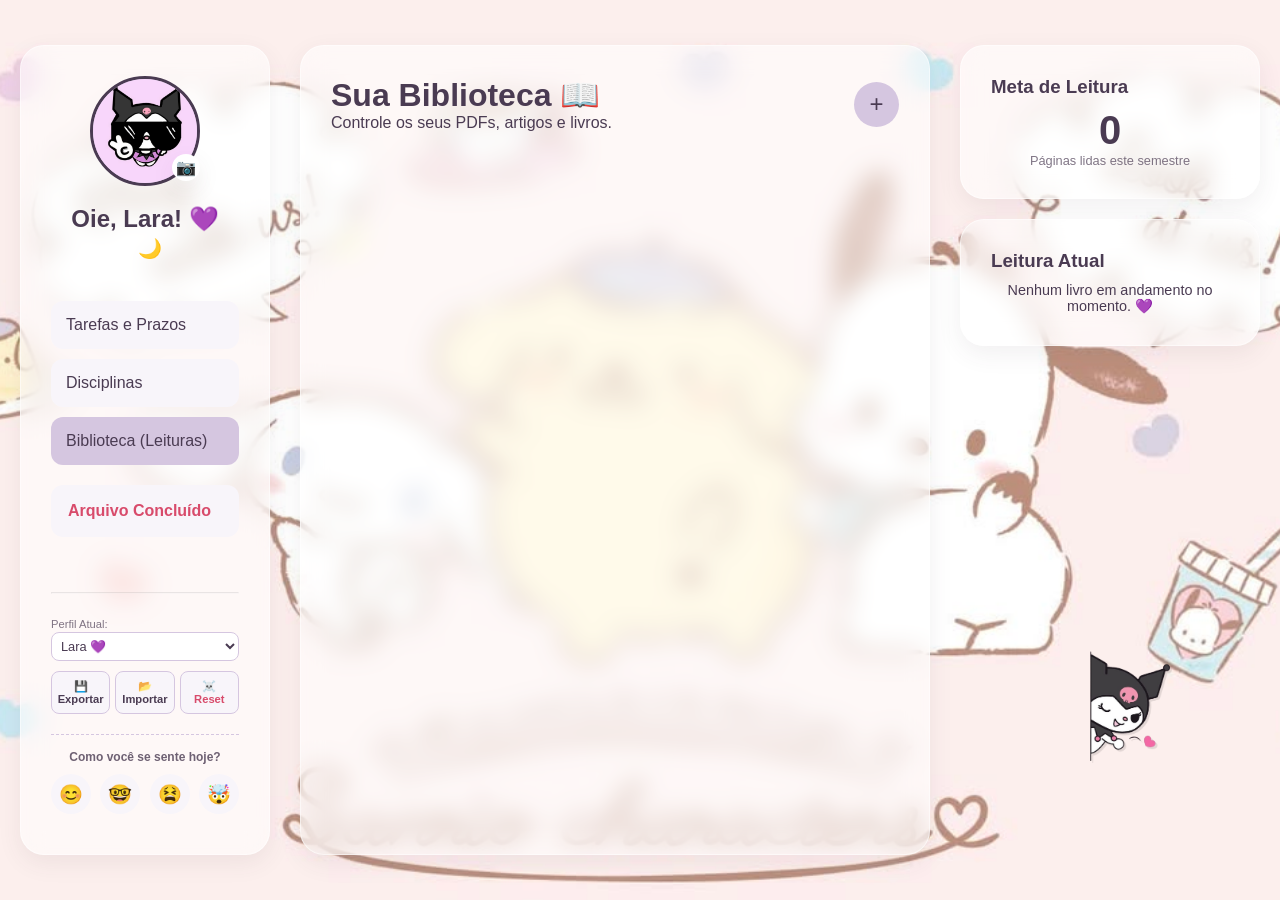
==== biblioteca.html @ f07cf5b8 "feat: organização e melhora na interação com tarefas DYR: Separação do código .js repetido em 'core." ====
<!DOCTYPE html>
<html lang="pt-BR">
<head>
    <meta charset="UTF-8">
    <meta name="viewport" content="width=device-width, initial-scale=1.0">
    <title>Biblioteca - Kuromi Edition</title>
    <link rel="stylesheet" href="style.css">
</head>
<body>

    <div class="dashboard-container">
        
        <aside class="sidebar">
            <div class="perfil-usuario">
                <div class="avatar-container" title="Mudar foto de perfil">
                    <img id="avatar-img" src="imgs/kuromi_bleh.png" class="avatar-placeholder" alt="Foto de Perfil">
                    <input type="file" id="input-avatar" accept="image/*" style="display: none;">
                </div>
                <h2>Oie, Lara! 💜  <button id="toggle-dark" class="btn-tema">🌙</button></h2>
            </div>
            
            <nav class="menu-navegacao">
                <ul>
                    <li onclick="window.location.href='index.html'">Tarefas e Prazos</li>
                    <li onclick="window.location.href='disciplinas.html'">Disciplinas</li>
                    <li onclick="window.location.href='biblioteca.html'" style="background-color: var(--roxo-kuromi-suave);">Biblioteca (Leituras)</li>
                    <li id="menu-arquivo">Arquivo Concluído</li>
                </ul>
            </nav>

            <div class="configuracoes-sidebar">
                <hr style="opacity: 0.2; margin: 20px 0;">
                <div class="perfil-seletor">
                    <label style="font-size: 0.7rem; opacity: 0.7;">Perfil Atual:</label>
                    <select id="select-perfil-global">
                        <option value="Lara">Lara 💜</option>
                        <option value="Convidado">Convidado ✨</option>
                    </select>
                </div>
                
                <div class="botoes-backup">
                    <button id="btn-exportar" class="btn-config" title="Salvar arquivo de backup">💾 Exportar</button>
                    <button id="btn-importar-trigger" class="btn-config" title="Carregar arquivo de backup">📂 Importar</button>
                    <button id="btn-reset-master" class="btn-config" style="color: #d84b6b;" title="Apagar tudo do site">☠️ Reset</button>
                    <input type="file" id="input-importar" style="display: none;" accept=".json">
                </div>

                <div class="rastreador-humor" style="margin-top: 20px; border-top: 1px dashed var(--roxo-kuromi-suave); padding-top: 15px;">
                    <h4 style="font-size: 0.75rem; opacity: 0.8; margin-bottom: 10px; text-align: center;">Como você se sente hoje?</h4>
                    <div class="opcoes-humor">
                        <button class="btn-humor" data-humor="feliz" title="Feliz">😊</button>
                        <button class="btn-humor" data-humor="foco" title="Focada">🤓</button>
                        <button class="btn-humor" data-humor="cansada" title="Cansada">😫</button>
                        <button class="btn-humor" data-humor="estressada" title="Estressada">🤯</button>
                    </div>
                </div>
            </div>
        </aside>

        <main class="conteudo-principal caixa-com-adesivo">
            
            <img src="imgs/Kuromi-rightPeek.png" class="adesivo" style="top: 600px; left: 789px; width: 80px;">

            <header class="cabecalho-principal">
                <div class="titulo-com-botao">
                    <div>
                        <h1>Sua Biblioteca 📖</h1>
                        <p>Controle os seus PDFs, artigos e livros.</p>
                    </div>
                    <button id="btn-nova-leitura" class="botao-icon" title="Adicionar Leitura">+</button>
                </div>
            </header>

            <section class="grid-leituras" id="container-leituras">
                </section>
        </main>

        <aside class="painel-widgets">
            <div class="widget caixa-com-adesivo">
                <h3>Meta de Leitura</h3>
                <div id="display-paginas-lidas" style="font-size: 2.5rem; font-weight: bold; text-align: center; color: var(--roxo-kuromi-escuro); margin-top: 10px;">0</div>
                <p style="text-align: center; font-size: 0.8rem; opacity: 0.7;">Páginas lidas este semestre</p>
            </div>
            <div class="widget">
                <h3>Leitura Atual</h3>
                <div id="display-leitura-atual" style="margin-top: 10px; font-size: 0.9rem; text-align: center;">
                    <p>Nenhum livro em andamento no momento. 💜</p>
                </div>
            </div>
        </aside>

    </div>

    <div id="modal-nova-leitura" class="modal-overlay oculto">
        <div class="modal-conteudo caixa-com-adesivo">
            <img src="imgs/Kuromi-top2.png" class="adesivo" style="top: -44px; right: 20px; width: 70px;">
            
            <h2>Nova Leitura 📚</h2>
            <form id="form-leitura">
                <div class="grupo-input">
                    <label for="select-materia-leitura">Disciplina</label>
                    <select id="select-materia-leitura" required>
                        <option value="" disabled selected>Escolha a disciplina...</option>
                        </select>
                </div>
                <div class="grupo-input">
                    <label for="input-titulo-leitura">Título do Texto / Livro</label>
                    <input type="text" id="input-titulo-leitura" placeholder="A Vida Invisível de Addie LaRue" required>
                </div>
                <div class="grupo-input">
                    <label for="input-autor">Autor (Opcional)</label>
                    <input type="text" id="input-autor" placeholder="V. E. Schwab">
                </div>
                
                <div class="grupo-input">
                    <label>Páginas (Lidas / Total)</label>
                    <div style="display: flex; gap: 10px; align-items: center; width: 100%;">
                        <input type="number" id="input-paginas-lidas" value="0" min="0" required style="flex: 1; min-width: 0; text-align: center;" title="Páginas Lidas">
                        
                        <span style="font-size: 1.5rem; font-weight: bold; color: var(--roxo-kuromi-suave);">/</span>
                        
                        <input type="number" id="input-paginas-total" min="1" placeholder="Total" required style="flex: 1; min-width: 0; text-align: center;" title="Total de Páginas">
                    </div>
                </div>

                <div class="botoes-modal">
                    <button type="button" id="btn-cancelar-leitura" class="botao-secundario">Cancelar</button>
                    <button type="submit" class="botao-primario">Salvar 💜</button>
                </div>
            </form>
        </div>
    </div>
    <script src="core.js"></script>
    <script src="biblioteca.js"></script>
</body>
</html>
---- style.css ----
/* Definindo a paleta de cores "Kuromi Cozy" */
:root {
    --fundo-principal: #F8F5FA; 
    --roxo-kuromi-suave: #D5C6E0; 
    --roxo-kuromi-escuro: #4A3B52; 
    --rosa-melody: #FAD4D8; 
    --branco-puro: #FFFFFF;
    --sombra-suave: 0 8px 24px rgba(74, 59, 82, 0.08); 
    --borda-arredondada: 24px;
}

/* Reset básico para manter a consistência */
* {
    margin: 0;
    padding: 0;
    box-sizing: border-box;
    font-family: 'Segoe UI', Tahoma, Geneva, Verdana, sans-serif; 
    color: var(--roxo-kuromi-escuro);
}

/* 1. Fundo geral com a imagem */
body {
    background-image: url('imgs/fundo.jpg');
    background-size: cover; 
    background-position: center;
    background-attachment: fixed; 
    display: flex;
    justify-content: center;
    align-items: center;
    min-height: 100vh;
    padding: 20px;
    cursor: url('imgs/cursor_kuromi.png'), auto;
}

/* Cursores Personalizados */
a, button, .menu-navegacao li {
    cursor: url('imgs/kuromi-pointer.png') 0 0, pointer;
}


/* 2. Efeito Glassmorphism (Vidro Fosco) nas caixas principais */
.sidebar, .conteudo-principal, .widget {
    background-color: rgba(255, 255, 255, 0.55); 
    backdrop-filter: blur(12px); 
    -webkit-backdrop-filter: blur(12px);
    border: 1px solid rgba(255, 255, 255, 0.5); 
    border-radius: var(--borda-arredondada);
    box-shadow: var(--sombra-suave);
    padding: 30px;
    transition: transform 0.3s cubic-bezier(0.25, 0.8, 0.25, 1), 
                box-shadow 0.3s ease, 
                background-color 0.3s ease;
}

/* 3. A Animação de Hover (Sutil e Satisfatória) */
.sidebar:hover, .conteudo-principal:hover, .widget:hover {
    transform: translateY(-4px) scale(1.01); 
    box-shadow: 0 12px 28px rgba(74, 59, 82, 0.15); 
    background-color: rgba(255, 255, 255, 0.75); 
}

/* O Layout em Grid principal do Dashboard */
.dashboard-container {
    display: grid;
    grid-template-columns: 250px 1fr 300px; 
    gap: 30px;
    width: 100%;
    max-width: 1400px;
    height: 90vh; 
}

/* Estilizando o Menu Lateral */
.perfil-usuario {
    text-align: center;
    margin-bottom: 40px;
}

/* --- ESTILOS DO AVATAR DE PERFIL --- */
.avatar-container {
    position: relative;
    display: inline-block;
    cursor: url('imgs/kuromi-pointer.png') 0 0, pointer;
    margin-bottom: 15px;
    transition: transform 0.2s ease;
}

.avatar-container:hover {
    transform: scale(1.05);
}

/* O pequeno ícone de câmara fotográfica para indicar que é clicável */
.avatar-container::after {
    content: '📷';
    position: absolute;
    bottom: 5px;
    right: 0px;
    background: var(--branco-puro);
    border-radius: 50%;
    padding: 4px;
    font-size: 1rem;
    box-shadow: var(--sombra-suave);
    pointer-events: none;
}

/* A Imagem de Perfil */
.avatar-placeholder {
    width: 110px;
    height: 110px;
    background-color: var(--roxo-kuromi-suave);
    border-radius: 50%;
    object-fit: cover; /* Garante que fotos retangulares não fiquem esticadas */
    border: 3px solid var(--roxo-kuromi-escuro);
    display: block; /* Remove espaços em branco nativos de imagens */
}

.menu-navegacao ul {
    list-style: none;
}

.menu-navegacao li {
    padding: 15px;
    margin-bottom: 10px;
    background-color: var(--fundo-principal);
    border-radius: 12px;
    /* A propriedade cursor: pointer; foi removida daqui para não conflitar */
    transition: all 0.3s ease; 
}

.menu-navegacao li:hover {
    background-color: var(--roxo-kuromi-suave);
    transform: translateX(5px); 
}

/* Estilizando a Área Principal */
.cabecalho-principal {
    margin-bottom: 30px;
}

.grid-tarefas {
    display: grid;
    grid-template-columns: repeat(auto-fit, minmax(200px, 1fr));
    gap: 20px;
}

.card-tarefa {
    background-color: var(--roxo-kuromi-suave);
    padding: 20px;
    border-radius: 16px;
    font-weight: bold;
    cursor: url('imgs/grab.png') 16 16, grab; 
}

/* Cor para tarefas Pessoais / Outros */
.card-tarefa.pessoal {
    background-color: var(--rosa-melody);
    border-color: rgba(74, 59, 82, 0.1); /* Uma borda subtil para dar acabamento */
}

/* Ajuste do Badge (etiqueta) para tarefas pessoais */
.card-tarefa.pessoal .disciplina-badge {
    background-color: rgba(255, 255, 255, 0.5);
    color: var(--roxo-kuromi-escuro);
}

.card-tarefa:active {
    cursor: url('imgs/grabbing.png') 16 16, grabbing;
}

/* Estilizando os Widgets */
.painel-widgets {
    display: flex;
    flex-direction: column;
    gap: 20px;
    background-color: transparent; 
    box-shadow: none;
    padding: 0;
}

.widget.pomodoro .timer {
    font-size: 2.5rem;
    font-weight: bold;
    text-align: center;
    color: var(--roxo-kuromi-escuro);
    margin-top: 10px;
}

/* Estilo do Cabeçalho com o botão de + */
.titulo-com-botao {
    display: flex;
    justify-content: space-between;
    align-items: center;
}

.botao-icon {
    background-color: var(--roxo-kuromi-suave);
    border: none;
    width: 45px;
    height: 45px;
    border-radius: 50%;
    font-size: 1.5rem;
    color: var(--roxo-kuromi-escuro);
    cursor: url('imgs/kuromi-pointer.png') 0 0, pointer;
    transition: transform 0.2s ease, background-color 0.2s ease;
    display: flex;
    justify-content: center;
    align-items: center;
}

.botao-icon:hover {
    transform: scale(1.1);
    background-color: var(--rosa-melody);
}

/* O fundo escuro que cobre a tela (Overlay) */
.modal-overlay {
    position: fixed;
    top: 0;
    left: 0;
    width: 100vw;
    height: 100vh;
    background-color: rgba(74, 59, 82, 0.4); /* Fundo roxo escuro transparente */
    backdrop-filter: blur(4px);
    display: flex;
    justify-content: center;
    align-items: center;
    z-index: 1000; /* Garante que fique acima de tudo */
    transition: opacity 0.3s ease;
}

/* Classe para esconder o modal */
.modal-overlay.oculto {
    opacity: 0;
    pointer-events: none; /* Impede cliques quando invisível */
}

/* A janela flutuante em si */
.modal-conteudo {
    background-color: rgba(255, 255, 255, 0.85);
    backdrop-filter: blur(12px);
    border: 3px solid var(--roxo-kuromi-escuro);
    padding: 30px;
    border-radius: var(--borda-arredondada);
    box-shadow: var(--sombra-suave);
    width: 90%;
    max-width: 400px;
    transform: translateY(0);
    transition: transform 0.3s ease;
    position: relative; /* Necessário para os adesivos */
    overflow: visible;
}

/* Classe Mestra para Colagens/Adesivos em qualquer lugar do site */
.adesivo {
    position: absolute;
    pointer-events: none; /* Crucial: garante que o adesivo não bloqueie cliques do mouse nos botões abaixo dele */
    filter: drop-shadow(2px 2px 0px rgba(0,0,0,0.1));
    z-index: 10; /* Garante que fique por cima da caixa */
}

/* Regra de Ouro para as Caixas Base */
/* Qualquer caixa que for receber um adesivo PRECISA ter essas duas propriedades: */
.caixa-com-adesivo {
    position: relative;
    overflow: visible !important;
}

.modal-overlay.oculto .modal-conteudo {
    transform: translateY(20px); /* Animação de entrada vindo de baixo */
}

/* Estilização do Formulário */
.grupo-input {
    margin-bottom: 15px;
    display: flex;
    flex-direction: column;
}

.grupo-input label {
    font-size: 0.9rem;
    font-weight: bold;
    margin-bottom: 5px;
}

.grupo-input input {
    padding: 12px;
    border: 2px solid var(--roxo-kuromi-suave);
    border-radius: 12px;
    background-color: var(--branco-puro);
    outline: none;
    transition: border-color 0.2s ease;
}

.grupo-input input:focus {
    border-color: var(--roxo-kuromi-escuro);
}

#input-data {
    cursor: url('imgs/kuromi-pointer.png') 0 0, pointer;
}

label {
    cursor: url('imgs/cursor_kuromi.png'), auto;
}

/* Botões do Modal */
.botoes-modal {
    display: flex;
    justify-content: flex-end;
    gap: 10px;
    margin-top: 20px;
}

.botao-primario, .botao-secundario {
    padding: 10px 20px;
    border-radius: 12px;
    border: none;
    font-weight: bold;
    cursor: url('imgs/kuromi-pointer.png') 0 0, pointer;
    transition: opacity 0.2s ease;
}

.botao-primario {
    background-color: var(--roxo-kuromi-escuro);
    color: var(--branco-puro);
}

.botao-secundario {
    background-color: transparent;
    border: 2px solid var(--roxo-kuromi-suave);
}



.botao-primario:hover, .botao-secundario:hover {
    opacity: 0.8;
}

/* Checkbox de Conclusão Customizado */
.checkbox-concluir {
    appearance: none; /* Remove o visual padrão do navegador */
    width: 20px;
    height: 20px;
    border: 2px solid var(--roxo-kuromi-escuro);
    border-radius: 50%;
    cursor: url('imgs/kuromi-pointer.png') 0 0, pointer;
    transition: all 0.2s ease;
    display: grid;
    place-items: center;
    margin-right: 10px;
}

.checkbox-concluir::before {
    content: "💜";
    font-size: 12px;
    transform: scale(0);
    transition: 0.2s transform ease-in-out;
}

.checkbox-concluir:checked::before {
    transform: scale(1);
}

.checkbox-concluir:checked {
    border-color: var(--roxo-kuromi-suave);
    background-color: var(--rosa-melody);
}

/* Estado de Tarefa Concluída */
.card-tarefa.concluida {
    opacity: 0.5;
    background-color: transparent;
    border: 2px dashed var(--roxo-kuromi-suave);
    box-shadow: none;
}

.card-tarefa.concluida .texto-detalhe {
    text-decoration: line-through;
    color: var(--roxo-kuromi-suave);
}

/* Efeitos de Drag and Drop (Arrastar) */
.card-tarefa.dragging {
    opacity: 0.4;
    transform: scale(0.95) rotate(-2deg);
    animation: tremor 0.2s infinite; /* Trema enquanto arrasta */
    cursor: url('imgs/grabbing.png') 0 0, grabbing;
    box-shadow: 0 15px 30px rgba(74, 59, 82, 0.2);
}

.card-tarefa.drag-over {
    border: 2px dashed var(--roxo-kuromi-escuro);
    transform: translateY(4px);
}

/* Animação de tremor para o card segurado */
@keyframes tremor {
    0% { transform: rotate(0deg); }
    25% { transform: rotate(1deg); }
    50% { transform: rotate(0deg); }
    75% { transform: rotate(-1deg); }
    100% { transform: rotate(0deg); }
}

/* Partícula de Purpurina */
.particula {
    position: fixed;
    pointer-events: none;
    border-radius: 50%;
    z-index: 2000;
    animation: puff 0.8s ease-out forwards;
}

@keyframes puff {
    0% { transform: scale(1); opacity: 1; }
    100% { transform: scale(3) translate(var(--x), var(--y)); opacity: 0; }
}

/* Força a patinha fechada globalmente durante o arrasto */
body.arrastando-ativo, 
body.arrastando-ativo * {
    cursor: url('imgs/grabbing.png') 16 16, grabbing !important;
}

/* O visual do card que está "flutuando" sendo arrastado */
.sortable-drag {
    opacity: 1 !important;
    transform: scale(1.05) rotate(-2deg);
    box-shadow: 0 20px 40px rgba(74, 59, 82, 0.2) !important;
    cursor: url('imgs/grabbing.png') 16 16, grabbing !important;
    transition: none !important; /* ADICIONADO: Força o CSS a não interferir no JavaScript */
}

/* O "buraco" ou espaço vazio onde o card vai encaixar (efeito ímã) */
.sortable-ghost {
    opacity: 0.3;
    background-color: var(--roxo-kuromi-suave);
    border: 2px dashed var(--roxo-kuromi-escuro);
}

/* Animação em cascata para organizar por urgência */
@keyframes popInCascade {
    0% { opacity: 0; transform: translateY(15px) scale(0.9); }
    100% { opacity: 1; transform: translateY(0) scale(1); }
}

.card-animado {
    animation: popInCascade 0.4s cubic-bezier(0.25, 1, 0.5, 1) forwards;
    opacity: 0; /* Começa invisível até a animação ditar o tempo */
}

/* Efeito visual de atração na Lixeira/Arquivo */
#menu-arquivo {
    transition: all 0.3s ease;
    border: 2px solid transparent;
    margin-top: 20px; /* Dá um espacinho extra dos outros links para isolar a ação */
    color: #d84b6b; /* Um tom de rosa mais escuro/avermelhado para indicar exclusão */
    font-weight: bold;
}

#menu-arquivo:hover {
    background-color: #ffb3ba; /* Fundo rosa avermelhado no hover */
    color: var(--roxo-kuromi-escuro);
    transform: translateX(5px);
}

/* Quando um card estiver sendo arrastado, o menu "acende" */
body.arrastando-ativo #menu-arquivo {
    background-color: var(--rosa-melody);
    transform: scale(1.05);
    border: 2px dashed var(--roxo-kuromi-escuro);
    color: var(--roxo-kuromi-escuro);
}

/* --- ESTILOS DA PÁGINA DE DISCIPLINAS --- */

.grid-disciplinas {
    display: flex;
    flex-direction: column;
    gap: 25px;
}

.card-disciplina {
    background-color: var(--branco-puro);
    border: 1px solid var(--roxo-kuromi-suave);
    border-radius: var(--borda-arredondada);
    padding: 25px;
    box-shadow: var(--sombra-suave);
}

.disciplina-header {
    display: flex;
    justify-content: space-between;
    align-items: center;
    margin-bottom: 20px;
    padding-bottom: 15px;
    border-bottom: 2px dashed var(--roxo-kuromi-suave);
}

.botao-secundario-pequeno {
    background: transparent;
    border: 1px solid var(--roxo-kuromi-suave);
    padding: 5px 12px;
    border-radius: 8px;
    font-size: 0.8rem;
    cursor: url('imgs/kuromi-pointer.png') 0 0, pointer;
}

.disciplina-corpo {
    display: grid;
    grid-template-columns: 1fr 1fr; /* Divide exatamente 50/50 */
    gap: 30px;
}

.coluna-esquerda {
    display: flex;
    flex-direction: column;
    gap: 20px; /* Espaçamento entre as Faltas e a Média */
}

.coluna-direita {
    display: flex;
    flex-direction: column;
    background-color: var(--fundo-principal); /* Cria uma "caixa" visual para as avaliações */
    border-radius: 12px;
    padding: 15px;
    /* Aumentamos a altura máxima para caberem muito mais notas sem scroll */
    max-height: 280px; 
}

.bloco-info {
    display: flex;
    flex-direction: column;
    gap: 10px;
}

.info-titulo {
    display: flex;
    justify-content: space-between;
    align-items: center;
    font-weight: bold;
    font-size: 0.95rem;
    color: var(--roxo-kuromi-escuro);
}

.btn-adicionar-falta {
    background-color: var(--rosa-melody);
    border: none;
    width: 24px;
    height: 24px;
    border-radius: 50%;
    font-weight: bold;
    color: var(--roxo-kuromi-escuro);
    cursor: url('imgs/kuromi-pointer.png') 0 0, pointer;
    transition: transform 0.2s;
}

.btn-adicionar-falta:hover {
    transform: scale(1.1);
}

/* Os marcadores visuais tateis para as faltas */
.trilha-faltas {
    display: flex;
    flex-wrap: wrap;
    gap: 8px;
}

.falta-vazia, .falta-marcada {
    width: 20px;
    height: 20px;
    border-radius: 6px; /* Um quadrado levemente arredondado */
}

.falta-vazia {
    border: 2px solid var(--roxo-kuromi-suave);
    background-color: transparent;
}

.falta-marcada {
    background-color: var(--roxo-kuromi-escuro);
    /* Opcional: Se você tiver um ícone pequeno da Kuromi (ex: 16x16), pode colocá-lo aqui 
       background-image: url('imgs/mini-caveira.png');
       background-size: cover; */
}

/* O Display da Nota */
.display-nota {
    background-color: var(--fundo-principal);
    border-radius: 12px;
    padding: 15px;
    display: flex;
    flex-direction: column;
    align-items: center;
    justify-content: center;
}

.nota-valor {
    font-size: 2.5rem;
    font-weight: bold;
    color: var(--roxo-kuromi-escuro);
}

.nota-meta {
    font-size: 0.8rem;
    opacity: 0.7;
}

/* Estilo do Dropdown */
select {
    padding: 12px;
    border: 2px solid var(--roxo-kuromi-suave);
    border-radius: 12px;
    background-color: var(--branco-puro);
    outline: none;
    cursor: url('imgs/kuromi-pointer.png') 0 0, pointer;
    font-family: inherit;
    color: var(--roxo-kuromi-escuro);
}

/* Estilo da lista de notas dentro do card */
.lista-notas {
    display: flex;
    flex-direction: column;
    gap: 8px;
    overflow-y: auto;
    padding-right: 5px;
    margin-top: 10px;
    flex-grow: 1; /* Faz a lista esticar para preencher o espaço */
}

.item-nota {
    display: flex;
    justify-content: space-between;
    align-items: center;
    background-color: var(--branco-puro);
    padding: 8px 12px;
    border-radius: 8px;
    font-size: 0.85rem;
    border: 1px dashed var(--roxo-kuromi-suave);
}

.item-nota .titulo-peso {
    display: flex;
    flex-direction: column;
}

.item-nota .peso-badge {
    font-size: 0.7rem;
    opacity: 0.6;
}

.item-nota .valor-destaque {
    font-weight: bold;
    color: var(--roxo-kuromi-escuro);
    background-color: var(--roxo-kuromi-suave);
    padding: 2px 8px;
    border-radius: 6px;
}

/* --- Controle Segmentado (View Switcher) --- */
.seletor-visualizacao {
    display: flex;
    background-color: var(--branco-puro);
    border-radius: 20px;
    padding: 5px;
    box-shadow: inset 0 2px 4px rgba(74, 59, 82, 0.05);
    border: 1px solid var(--roxo-kuromi-suave);
}

.btn-view {
    background: transparent;
    border: none;
    padding: 8px 16px;
    border-radius: 15px;
    font-weight: bold;
    font-size: 0.85rem;
    color: var(--roxo-kuromi-suave);
    cursor: url('imgs/kuromi-pointer.png') 0 0, pointer;
    transition: all 0.3s ease;
}

.btn-view.ativo {
    background-color: var(--roxo-kuromi-suave);
    color: var(--roxo-kuromi-escuro);
    box-shadow: 0 2px 8px rgba(74, 59, 82, 0.1);
}

/* --- Divisores de Mês na visualização "Todas" --- */
.divisor-mes {
    display: flex;
    align-items: center;
    margin: 30px 0 15px 0;
    text-align: center;
}

.divisor-mes::before,
.divisor-mes::after {
    content: '';
    flex: 1;
    border-bottom: 2px dashed var(--roxo-kuromi-suave);
}

.divisor-mes span {
    padding: 0 15px;
    font-weight: bold;
    color: var(--roxo-kuromi-escuro);
    background-color: var(--fundo-principal);
    border-radius: 12px;
    font-size: 0.9rem;
}

/* Container flexível para abrigar múltiplos grids */
#container-tarefas {
    display: flex;
    flex-direction: column;
    gap: 10px;
}

.grid-tarefas-isolado {
    display: grid;
    grid-template-columns: repeat(auto-fit, minmax(200px, 1fr));
    gap: 20px;
}
/* --- Visualização Exclusiva do DIA --- */

/* Cabeçalho do Dia (Data e Fato Curioso) */
.header-dia {
    text-align: center;
    background-color: var(--branco-puro);
    padding: 25px;
    border-radius: var(--borda-arredondada);
    box-shadow: var(--sombra-suave);
    border: 1px dashed var(--roxo-kuromi-suave);
    margin-bottom: 20px;
}

.header-dia h2 {
    font-size: 2.2rem;
    color: var(--roxo-kuromi-escuro);
    margin-bottom: 10px;
    text-transform: capitalize;
}

.fato-curioso-texto {
    font-size: 1rem;
    opacity: 0.8;
    max-width: 80%;
    margin: 0 auto;
    line-height: 1.5;
}

/* Grid especial para os cards expandidos (menos colunas, mais espaço) */
.grid-dia-expandido {
    display: grid;
    grid-template-columns: repeat(auto-fit, minmax(300px, 1fr)); /* Cards mais largos */
    gap: 20px;
}

/* Modificador do Card para a visão do Dia */
.card-tarefa.expandido {
    padding: 30px;
    min-height: 140px; /* Mais alto */
    background-color: var(--branco-puro); /* Cor de fundo diferente para destaque */
    border: 2px solid var(--roxo-kuromi-suave);
    display: flex;
    flex-direction: column;
    justify-content: center;
}

.card-tarefa.expandido .texto-detalhe {
    font-size: 1.5rem; /* Texto da tarefa bem maior */
    margin-top: 5px;
}

.card-tarefa.expandido .checkbox-concluir {
    width: 28px; /* Checkbox maior */
    height: 28px;
}

.card-tarefa.expandido .checkbox-concluir::before {
    font-size: 16px; /* Coração maior */
}

/* Garante que tarefas pessoais fiquem rosa mesmo no modo expandido (Dia) */
.card-tarefa.expandido.pessoal {
    background-color: var(--rosa-melody);
    border-color: var(--roxo-kuromi-suave);
}

/* Estilo e animação da imagem da Kuromi no cabeçalho do Dia */
.imagem-header-dia {
    width: 120px; /* Ajuste o tamanho conforme a sua imagem */
    margin: 20px auto 0;
    display: block;
    animation: flutuar 3s ease-in-out infinite;
    filter: drop-shadow(0 10px 10px rgba(74, 59, 82, 0.15));
}

/* Animação suave de subir e descer */
@keyframes flutuar {
    0% { transform: translateY(0); }
    50% { transform: translateY(-8px); }
    100% { transform: translateY(0); }
}

/* Estilo dos itens de lembrete dentro do widget */
.item-lembrete {
    background-color: var(--branco-puro);
    padding: 10px 15px;
    border-radius: 12px;
    margin-bottom: 8px;
    font-size: 0.9rem;
    border: 1px solid var(--roxo-kuromi-suave);
    cursor: url('imgs/grab.png') 16 16, grab;
    /* REMOVIDO o 'transition: transform' para não brigar com a física do arrasto */
}

.item-lembrete:active {
    cursor: url('imgs/grabbing.png') 16 16, grabbing;
}

/* Imagem da Kuromi bebendo água quando vazio */
.img-lembrete-vazio {
    width: 100px;
    display: block;
    margin: 15px auto 0;
    opacity: 0.8;
}

/* Botão de remover nota (o círculo com X) */
.btn-remover-nota {
    background-color: #ffb3ba; /* Um rosa avermelhado suave */
    color: white;
    border: none;
    width: 18px;
    height: 18px;
    border-radius: 50%;
    display: flex;
    align-items: center;
    justify-content: center;
    font-size: 12px;
    line-height: 1;
    cursor: url('imgs/kuromi-pointer.png') 0 0, pointer;
    opacity: 0; /* Invisível por padrão */
    transition: opacity 0.2s ease, transform 0.2s ease;
    padding: 0;
}

/* Faz o botão aparecer quando passamos o mouse no item da nota */
.item-nota:hover .btn-remover-nota {
    opacity: 1;
}

.btn-remover-nota:hover {
    transform: scale(1.2);
    background-color: #ff8b94;
}

/* --- ESTILOS DA BIBLIOTECA --- */

.grid-leituras {
    display: grid;
    grid-template-columns: repeat(auto-fit, minmax(280px, 1fr));
    gap: 20px;
}

.card-leitura {
    background-color: var(--branco-puro);
    border: 1px solid var(--roxo-kuromi-suave);
    border-radius: var(--borda-arredondada);
    padding: 20px;
    box-shadow: var(--sombra-suave);
    display: flex;
    flex-direction: column;
    justify-content: space-between;
}

.leitura-header {
    display: flex;
    justify-content: space-between;
    align-items: flex-start;
    margin-bottom: 15px;
}

.leitura-titulo {
    font-size: 1.1rem;
    font-weight: bold;
    margin-bottom: 5px;
    line-height: 1.3;
}

.leitura-autor {
    font-size: 0.85rem;
    opacity: 0.7;
}

/* Badges de Status Automáticos */
.status-badge {
    font-size: 0.7rem;
    padding: 4px 8px;
    border-radius: 12px;
    font-weight: bold;
    white-space: nowrap;
}

.status-pendente { background-color: var(--fundo-principal); color: var(--roxo-kuromi-escuro); border: 1px solid var(--roxo-kuromi-suave); }
.status-lendo { background-color: var(--rosa-melody); color: var(--roxo-kuromi-escuro); }
.status-concluido { background-color: var(--roxo-kuromi-suave); color: var(--roxo-kuromi-escuro); }

/* Barra de Progresso de Leitura */
.container-progresso {
    margin-top: 15px;
    padding-top: 15px;
    border-top: 1px dashed var(--roxo-kuromi-suave);
}

.info-progresso {
    display: flex;
    justify-content: space-between;
    font-size: 0.8rem;
    font-weight: bold;
    margin-bottom: 5px;
}

.barra-fundo {
    background-color: var(--fundo-principal);
    border-radius: 10px;
    height: 12px;
    width: 100%;
    overflow: hidden;
    border: 1px solid var(--roxo-kuromi-suave);
}

.barra-preenchimento {
    background-color: var(--roxo-kuromi-escuro);
    height: 100%;
    transition: width 0.4s cubic-bezier(0.25, 1, 0.5, 1);
    border-radius: 8px;
}

/* Ações Rápidas do Card (Atualizar páginas rapidamente) */
.acoes-leitura {
    display: flex;
    justify-content: space-between;
    align-items: center;
    margin-top: 15px;
}

.btn-atualizar-pag {
    background: transparent;
    border: 1px solid var(--roxo-kuromi-suave);
    padding: 5px 10px;
    border-radius: 8px;
    font-size: 0.8rem;
    font-weight: bold;
    cursor: url('imgs/kuromi-pointer.png') 0 0, pointer;
    transition: background 0.2s;
}

.btn-atualizar-pag:hover { background-color: var(--rosa-melody); }

/* --- ESTILOS DO POMODORO --- */
.controles-pomodoro {
    display: flex;
    justify-content: center;
    gap: 10px;
    margin-top: 15px;
}

.btn-pomodoro {
    background-color: var(--roxo-kuromi-suave);
    border: 1px solid rgba(74, 59, 82, 0.1);
    padding: 6px 12px;
    border-radius: 12px;
    font-size: 0.85rem;
    font-weight: bold;
    color: var(--roxo-kuromi-escuro);
    cursor: url('imgs/kuromi-pointer.png') 0 0, pointer;
    transition: all 0.2s ease;
}

.btn-pomodoro:hover {
    background-color: var(--rosa-melody);
    transform: scale(1.05);
}

.btn-pomodoro.oculto {
    display: none;
}

/* Um toque visual de quando o tempo estiver correndo */
.pomodoro-rodando .timer {
    color: var(--rosa-melody);
    text-shadow: 0 0 10px rgba(250, 212, 216, 0.8);
    animation: pulso-suave 2s infinite;
}

@keyframes pulso-suave {
    0% { transform: scale(1); }
    50% { transform: scale(1.02); }
    100% { transform: scale(1); }
}

/* --- ESTILOS DO GRÁFICO DE PROGRESSO --- */
.container-grafico {
    display: flex;
    justify-content: center;
    align-items: center;
    margin-top: 20px;
}

.grafico-rosca {
    width: 150px;
    height: 150px;
    border-radius: 50%;
    /* O segredo: o gradiente usa uma variável CSS --p para a porcentagem */
    background: conic-gradient(
        var(--roxo-kuromi-escuro) calc(var(--p) * 1%), 
        var(--roxo-kuromi-suave) 0
    );
    display: flex;
    justify-content: center;
    align-items: center;
    transition: --p 0.5s ease; /* Animação suave da transição */
}

/* Criando o "buraco" no meio para virar uma rosca */
.miolo-grafico {
    width: 110px;
    height: 110px;
    background-color: var(--branco-puro);
    border-radius: 50%;
    display: flex;
    justify-content: center;
    align-items: center;
    box-shadow: inset 0 2px 10px rgba(74, 59, 82, 0.1);
}

#porcentagem-texto {
    font-size: 1.8rem;
    font-weight: bold;
    color: var(--roxo-kuromi-escuro);
}

/* Registra a variável para o navegador entender como animar números */
@property --p {
    syntax: '<number>';
    inherits: true;
    initial-value: 0;
}

/* --- CONFIGURAÇÕES E BACKUP --- */
.configuracoes-sidebar {
    margin-top: auto; /* Empurra para o final da sidebar */
    padding-bottom: 10px;
}

.perfil-seletor select {
    width: 100%;
    padding: 5px;
    font-size: 0.8rem;
    margin-bottom: 10px;
    border-radius: 8px;
    border: 1px solid var(--roxo-kuromi-suave);
}

.botoes-backup {
    display: flex;
    gap: 5px;
}

.btn-config {
    flex: 1;
    font-size: 0.7rem;
    padding: 8px 5px;
    background-color: var(--fundo-principal);
    border: 1px solid var(--roxo-kuromi-suave);
    border-radius: 8px;
    cursor: url('imgs/kuromi-pointer.png') 0 0, pointer;
    font-weight: bold;
}

.btn-config:hover {
    background-color: var(--rosa-melody);
}

body.dark-mode {
    /* As variáveis de cor que você gostou */
    --fundo-principal: #1A161D; /* O roxo quase preto que define o fundo */
    --roxo-kuromi-suave: #3A2E42; 
    --roxo-kuromi-escuro: #E0D5E8; 
    --rosa-melody: #4D3338; 
    --branco-puro: #2D2433; /* O tom escuro usado nos modais */
    --sombra-suave: 0 8px 24px rgba(0, 0, 0, 0.4);

    background-image: url('imgs/night1.jpg');
    background-color: var(--fundo-principal) !important;
    color: #E0D5E8;
}

body.dark-mode .modal-conteudo {
    background-color: var(--branco-puro) !important;
    color: #E0D5E8 !important;
    border: 1px solid var(--roxo-kuromi-suave) !important;
    box-shadow: var(--sombra-suave);
}

/* 3. Ajuste de contraste para os inputs dentro do modal escuro */
body.dark-mode .grupo-input input,
body.dark-mode .grupo-input select {
    background-color: rgba(255, 255, 255, 0.05); /* Leve fundo transparente */
    color: #E0D5E8;
    border-color: var(--roxo-kuromi-suave);
}

/* 4. Ajuste dos botões de ação do modal (Save/Cancel) */
body.dark-mode .botoes-modal .botao-primario {
    color: var(--roxo-kuromi-escuro);
}

body.dark-mode .botoes-modal .botao-secundario {
    border-color: var(--roxo-kuromi-suave);
    color: var(--roxo-kuromi-escuro);
}

/* Botão de alternar na sidebar */
.btn-tema {
    background: none;
    border: none;
    font-size: 1.2rem;
    cursor: url('imgs/kuromi-pointer.png') 0 0, pointer;
    margin-left: 10px;
}

/* --- ESTILOS DO MODO FOCO (ZEN MODE) --- */

/* Esconde as distrações com uma transição suave */
body.zen-mode .sidebar, 
body.zen-mode .cabecalho-principal,
body.zen-mode .painel-widgets > :not(.pomodoro) {
    opacity: 0;
    pointer-events: none;
    transition: opacity 0.5s ease;
}

/* Transforma o Grid para o Pomodoro e as Tarefas ficarem em evidência no centro do ecrã */
body.zen-mode .dashboard-container {
    display: flex;
    justify-content: center;
    gap: 40px;
    transition: all 0.5s ease;
}

body.zen-mode .conteudo-principal {
    width: 60%;
    max-width: 800px;
    /* Remove a centralização forçada anterior para que as tarefas fiquem organizadas no topo */
    display: block; 
}

body.zen-mode .painel-widgets {
    width: 320px;
}

/* Garante que a sidebar organiza os itens do topo à base perfeitamente */
.sidebar {
    display: flex;
    flex-direction: column;
}

/* --- ESTILOS DO MOOD TRACKER (NA SIDEBAR) --- */
.opcoes-humor {
    display: flex;
    justify-content: space-between;
    gap: 5px;
}

.btn-humor {
    background: var(--fundo-principal);
    border: 2px solid transparent;
    font-size: 1.2rem;
    cursor: url('imgs/kuromi-pointer.png') 0 0, pointer;
    transition: all 0.2s ease;
    border-radius: 50%;
    width: 40px;
    height: 40px;
    display: flex;
    justify-content: center;
    align-items: center;
}

.btn-humor:hover {
    transform: scale(1.15) translateY(-3px);
    background-color: var(--rosa-melody);
}

.btn-humor.ativo {
    border-color: var(--roxo-kuromi-escuro);
    background-color: var(--roxo-kuromi-suave);
    transform: scale(1.1);
    box-shadow: var(--sombra-suave);
}

/* --- ESTILOS DA KUROMI INTERATIVA (BALÃO DE FALA) --- */
.container-interativo {
    display: flex;
    align-items: center;
    justify-content: center;
    gap: 20px;
    margin: 20px 0;
    max-width: 600px;
    margin-left: auto;
    margin-right: auto;
}

.balao-fala {
    text-align: left;
    background: var(--fundo-principal);
    padding: 15px 20px;
    border-radius: 20px;
    border: 2px solid var(--roxo-kuromi-suave);
    position: relative;
    flex: 1;
    box-shadow: var(--sombra-suave);
}

/* O "biquinho" do balão apontando para a Kuromi */
.balao-fala::before {
    content: '';
    position: absolute;
    left: -12px;
    top: 50%;
    transform: translateY(-50%);
    border-top: 10px solid transparent;
    border-bottom: 10px solid transparent;
    border-right: 12px solid var(--roxo-kuromi-suave);
}

.balao-fala::after {
    content: '';
    position: absolute;
    left: -9px;
    top: 50%;
    transform: translateY(-50%);
    border-top: 8px solid transparent;
    border-bottom: 8px solid transparent;
    border-right: 10px solid var(--fundo-principal);
}

#kuromi-interativa-fala {
    font-size: 1.1rem;
    font-weight: bold;
    margin-bottom: 8px;
    color: var(--roxo-kuromi-escuro);
}

/* Ajuste do balão de fala no Modo Noturno */
body.dark-mode .balao-fala {
    background-color: var(--branco-puro);
}
body.dark-mode .balao-fala::after {
    border-right-color: var(--branco-puro);
}

/* Esconde completamente a caixa da rádio quando o Modo Foco está desativado */
#container-radio.oculto {
    display: none;
}

/* --- TAREFAS ATRASADAS E EDIÇÃO --- */
.card-tarefa.atrasada {
    background-color: #ffdde1; /* Um vermelho/rosa claro */
    border: 2px solid #d84b6b; /* Borda vermelha de alerta */
}

/* Garante que a tarefa atrasada se adapte ao Dark Mode */
body.dark-mode .card-tarefa.atrasada {
    background-color: #4a2c31; 
    border-color: #d84b6b;
}

.btn-editar-tarefa {
    background: transparent;
    border: none;
    font-size: 1rem;
    cursor: url('imgs/kuromi-pointer.png') 0 0, pointer;
    transition: transform 0.2s;
    opacity: 0.6;
}

.btn-editar-tarefa:hover {
    transform: scale(1.2);
    opacity: 1;
}
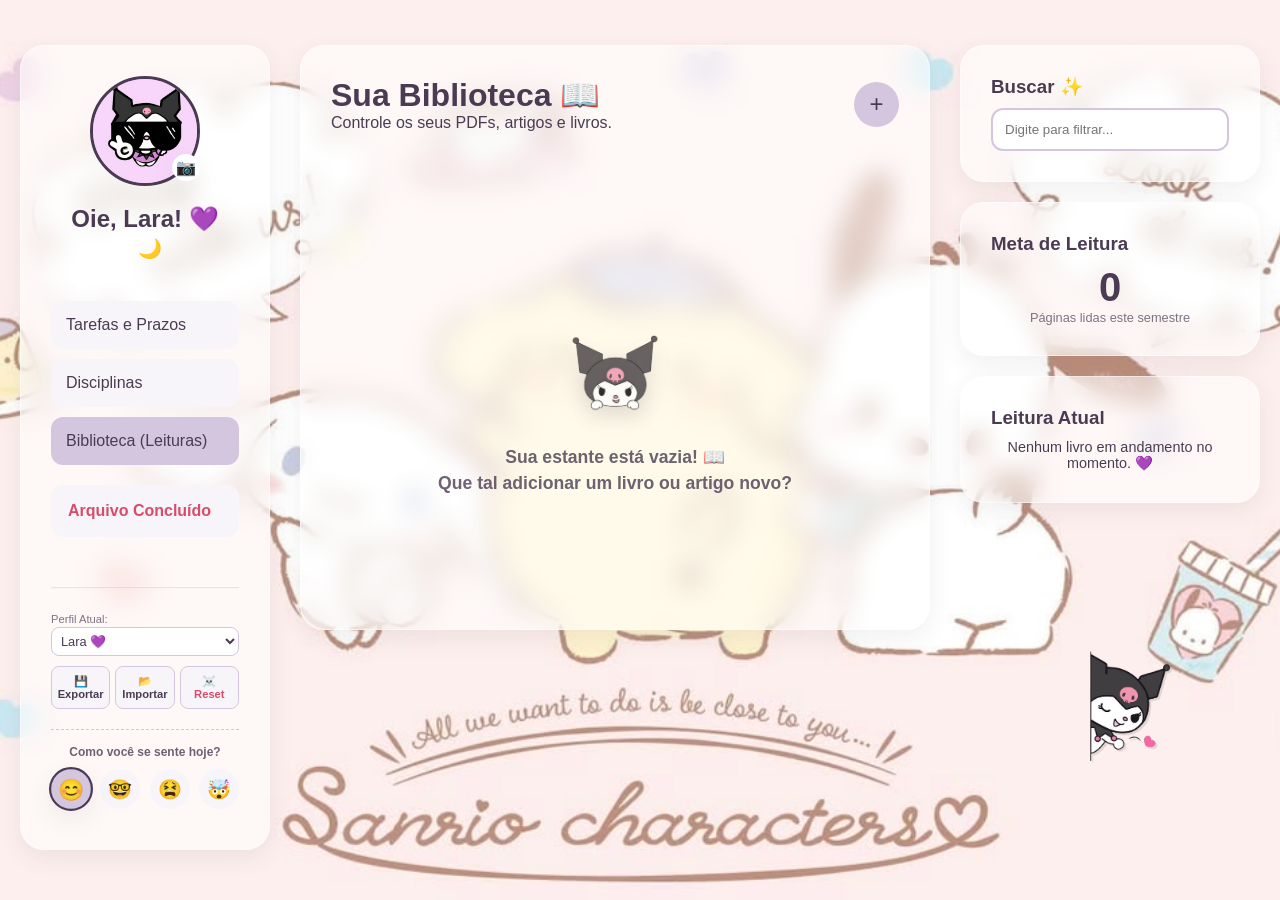
==== commit c2b4876f: "correção de bugs e melhoria UX" ====
--- a/biblioteca.html
+++ b/biblioteca.html
@@ -77,10 +77,18 @@
 
         <aside class="painel-widgets">
             <div class="widget caixa-com-adesivo">
+                <h3 style="margin-bottom: 10px;">Buscar ✨</h3>
+                <div class="grupo-input" style="margin-bottom: 0;">
+                    <input type="text" id="input-busca" placeholder="Digite para filtrar..." style="width: 100%;">
+                </div>
+            </div>
+
+            <div class="widget caixa-com-adesivo">
                 <h3>Meta de Leitura</h3>
                 <div id="display-paginas-lidas" style="font-size: 2.5rem; font-weight: bold; text-align: center; color: var(--roxo-kuromi-escuro); margin-top: 10px;">0</div>
                 <p style="text-align: center; font-size: 0.8rem; opacity: 0.7;">Páginas lidas este semestre</p>
             </div>
+            
             <div class="widget">
                 <h3>Leitura Atual</h3>
                 <div id="display-leitura-atual" style="margin-top: 10px; font-size: 0.9rem; text-align: center;">
--- a/style.css
+++ b/style.css
@@ -59,14 +59,15 @@
     background-color: rgba(255, 255, 255, 0.75); 
 }
 
-/* O Layout em Grid principal do Dashboard */
+/* No começo do CSS, ajuste o container principal para permitir o scroll correto */
 .dashboard-container {
     display: grid;
     grid-template-columns: 250px 1fr 300px; 
     gap: 30px;
     width: 100%;
     max-width: 1400px;
-    height: 90vh; 
+    min-height: 90vh; /* Mude de 'height' para 'min-height' */
+    align-items: start; /* IMPORTANTE: Garante que as colunas não estiquem, permitindo o sticky funcionar */
 }
 
 /* Estilizando o Menu Lateral */
@@ -1049,9 +1050,9 @@
     initial-value: 0;
 }
 
-/* --- CONFIGURAÇÕES E BACKUP --- */
+/* Ajuste as configurações para ficarem junto do menu */
 .configuracoes-sidebar {
-    margin-top: auto; /* Empurra para o final da sidebar */
+    margin-top: 20px; /* Substitua o 'margin-top: auto;' por 20px */
     padding-bottom: 10px;
 }
 
@@ -1166,6 +1167,15 @@
 .sidebar {
     display: flex;
     flex-direction: column;
+    position: sticky;
+    top: 20px; /* Quando faltar 20px pro topo da tela, ela gruda */
+    max-height: calc(100vh - 40px); /* Garante que a barra não vaze da tela */
+    overflow-y: auto; /* Se a tela for muito pequena, cria uma barra de rolagem fofa só pra ela */
+}
+
+/* Oculte a barra de rolagem da sidebar para manter a estética clean */
+.sidebar::-webkit-scrollbar {
+    display: none;
 }
 
 /* --- ESTILOS DO MOOD TRACKER (NA SIDEBAR) --- */
@@ -1291,4 +1301,40 @@
 .btn-editar-tarefa:hover {
     transform: scale(1.2);
     opacity: 1;
+}
+
+/* --- Ajuste de Altura Mínima e Estado Vazio --- */
+.conteudo-principal {
+    min-height: 65vh; /* Garante um tamanho mínimo mesmo sem conteúdo */
+    display: flex;
+    flex-direction: column; /* Permite que o conteúdo interno se expanda */
+}
+
+/* Garante que as sections ocupem o espaço restante */
+#container-leituras, .grid-disciplinas {
+    flex-grow: 1;
+}
+
+.estado-vazio {
+    display: flex;
+    flex-direction: column;
+    align-items: center;
+    justify-content: center;
+    text-align: center;
+    opacity: 0.8;
+    margin-top: 60px; /* Empurra um pouco para baixo para centralizar visualmente */
+}
+
+.estado-vazio img {
+    width: 130px;
+    margin-bottom: 20px;
+    animation: flutuar 3s ease-in-out infinite; /* Usa a mesma animação fofa que já criamos! */
+    filter: drop-shadow(0 10px 10px rgba(74, 59, 82, 0.15));
+}
+
+.estado-vazio p {
+    font-size: 1.1rem;
+    font-weight: bold;
+    color: var(--roxo-kuromi-escuro);
+    line-height: 1.5;
 }
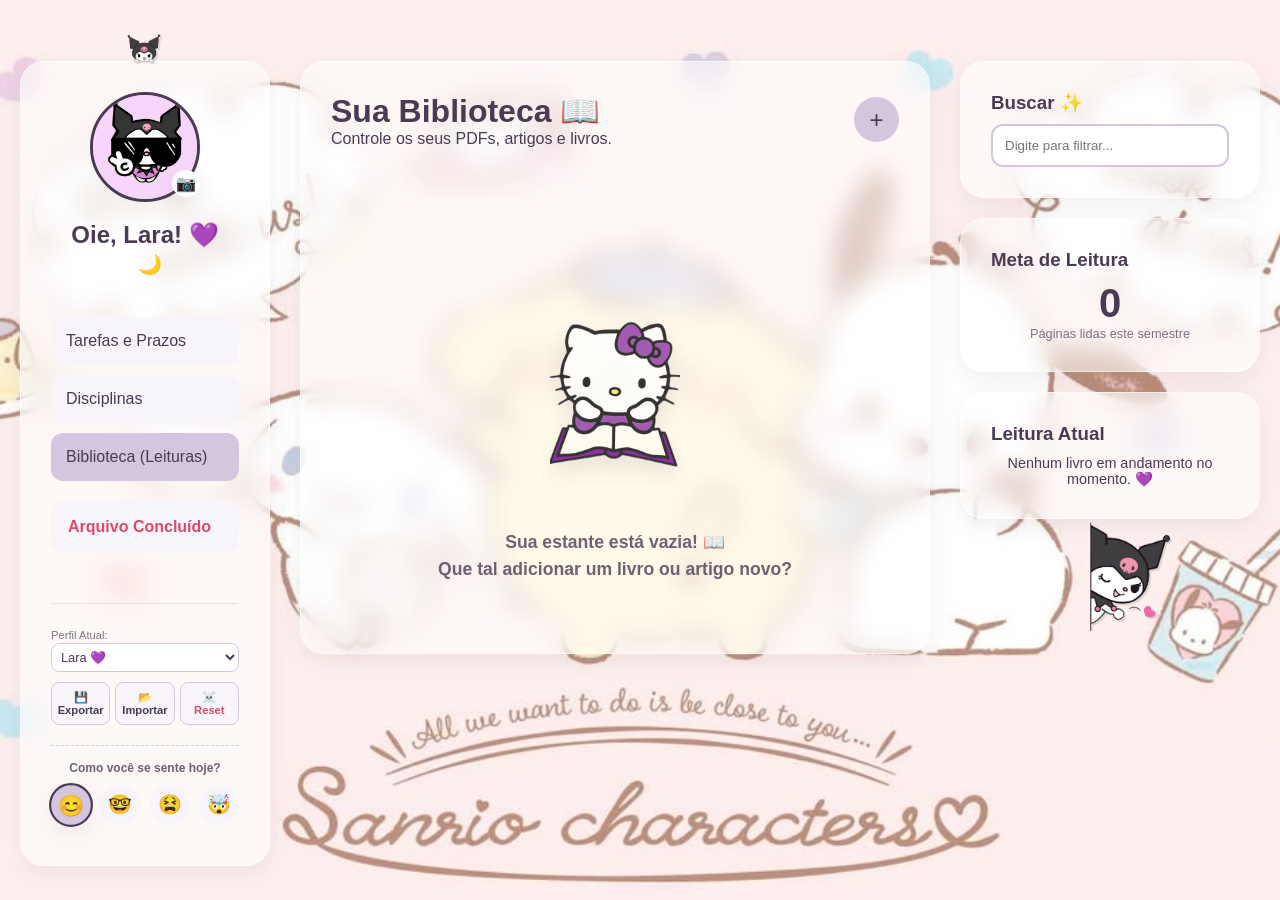
==== commit 80088c1e: "feat: ter  novas fotos, aplicar uma melhor UX, busca, mudar falas" ====
--- a/biblioteca.html
+++ b/biblioteca.html
@@ -10,7 +10,9 @@
 
     <div class="dashboard-container">
         
-        <aside class="sidebar">
+        <aside class="sidebar caixa-com-adesivo">
+            <img src="imgs/Kuromi-top2.png" class="adesivo" style="top: -32px; right: 100px; width: 50px;">
+
             <div class="perfil-usuario">
                 <div class="avatar-container" title="Mudar foto de perfil">
                     <img id="avatar-img" src="imgs/kuromi_bleh.png" class="avatar-placeholder" alt="Foto de Perfil">
@@ -59,7 +61,7 @@
 
         <main class="conteudo-principal caixa-com-adesivo">
             
-            <img src="imgs/Kuromi-rightPeek.png" class="adesivo" style="top: 600px; left: 789px; width: 80px;">
+            <img src="imgs/Kuromi-rightPeek.png" class="adesivo" style="top: 455px; left: 789px; width: 80px;">
 
             <header class="cabecalho-principal">
                 <div class="titulo-com-botao">
@@ -102,6 +104,7 @@
     <div id="modal-nova-leitura" class="modal-overlay oculto">
         <div class="modal-conteudo caixa-com-adesivo">
             <img src="imgs/Kuromi-top2.png" class="adesivo" style="top: -44px; right: 20px; width: 70px;">
+            <img src="imgs/Kuromi_walking.png" class="adesivo" style="top: 430px; right: 300px; width: 70px; transform: rotate(-15deg);">
             
             <h2>Nova Leitura 📚</h2>
             <form id="form-leitura">
--- a/style.css
+++ b/style.css
@@ -61,6 +61,7 @@
 
 /* No começo do CSS, ajuste o container principal para permitir o scroll correto */
 .dashboard-container {
+    margin-top: clamp(1.2rem, 3.5vh, 3.5vh);
     display: grid;
     grid-template-columns: 250px 1fr 300px; 
     gap: 30px;
@@ -797,6 +798,11 @@
     filter: drop-shadow(0 10px 10px rgba(74, 59, 82, 0.15));
 }
 
+.kuromi-sleep-img {
+    width: clamp(120px, 12vw, 12vw);
+}
+
+
 /* Animação suave de subir e descer */
 @keyframes flutuar {
     0% { transform: translateY(0); }
@@ -1305,7 +1311,7 @@
 
 /* --- Ajuste de Altura Mínima e Estado Vazio --- */
 .conteudo-principal {
-    min-height: 65vh; /* Garante um tamanho mínimo mesmo sem conteúdo */
+    min-height: 593px; /* Garante um tamanho mínimo mesmo sem conteúdo */
     display: flex;
     flex-direction: column; /* Permite que o conteúdo interno se expanda */
 }
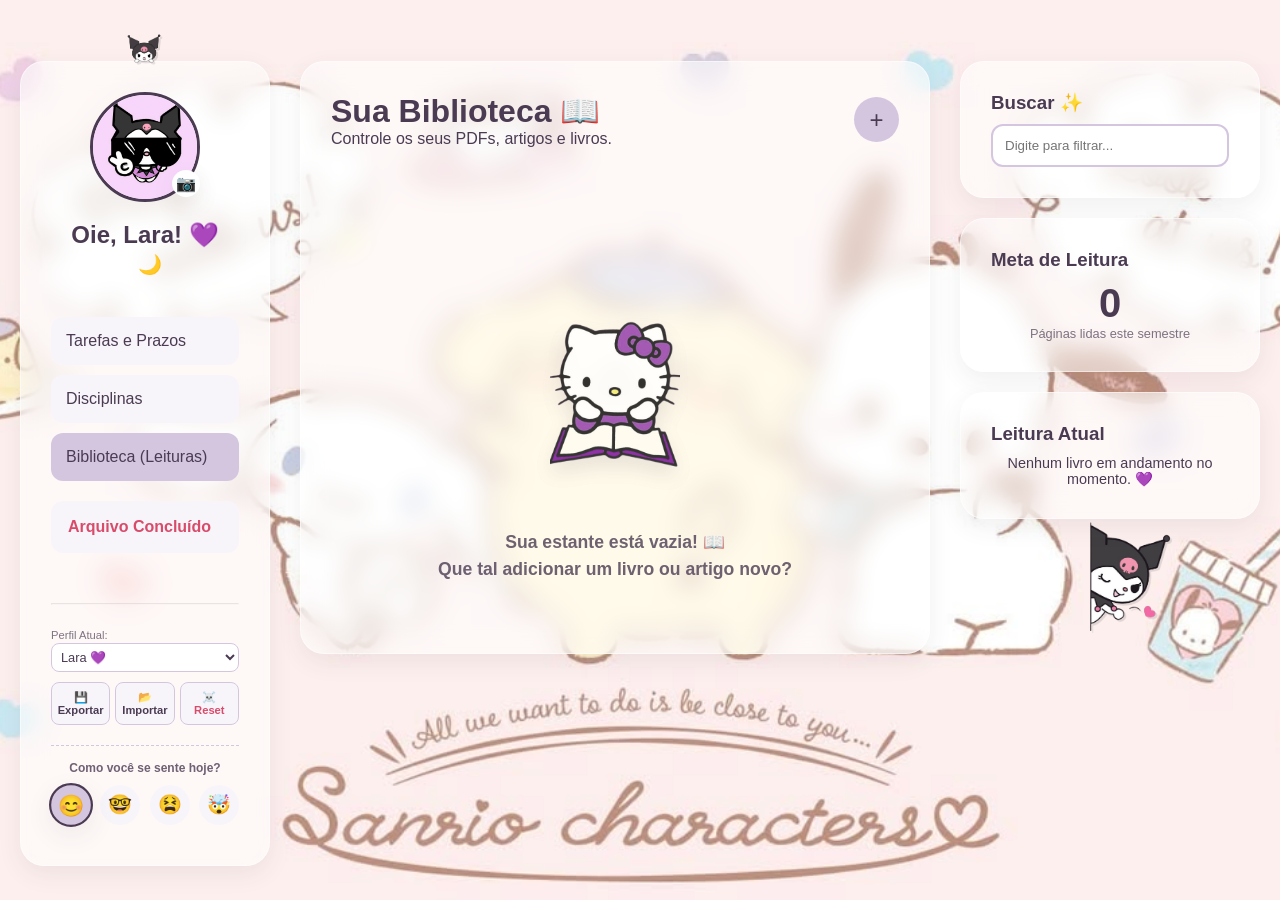
==== commit fb9db2d0: "fix: FOUC (Flash of Unstyled Content)" ====
--- a/biblioteca.html
+++ b/biblioteca.html
@@ -7,6 +7,9 @@
     <link rel="stylesheet" href="style.css">
 </head>
 <body>
+    <script>
+        if (localStorage.getItem('kuromi_tema') === 'dark') document.body.classList.add('dark-mode');
+    </script>
 
     <div class="dashboard-container">
         
@@ -16,6 +19,10 @@
             <div class="perfil-usuario">
                 <div class="avatar-container" title="Mudar foto de perfil">
                     <img id="avatar-img" src="imgs/kuromi_bleh.png" class="avatar-placeholder" alt="Foto de Perfil">
+                    <script>
+                        const avatarSalvoHTML = localStorage.getItem('kuromi_avatar');
+                        if (avatarSalvoHTML) document.getElementById('avatar-img').src = avatarSalvoHTML;
+                    </script>
                     <input type="file" id="input-avatar" accept="image/*" style="display: none;">
                 </div>
                 <h2>Oie, Lara! 💜  <button id="toggle-dark" class="btn-tema">🌙</button></h2>
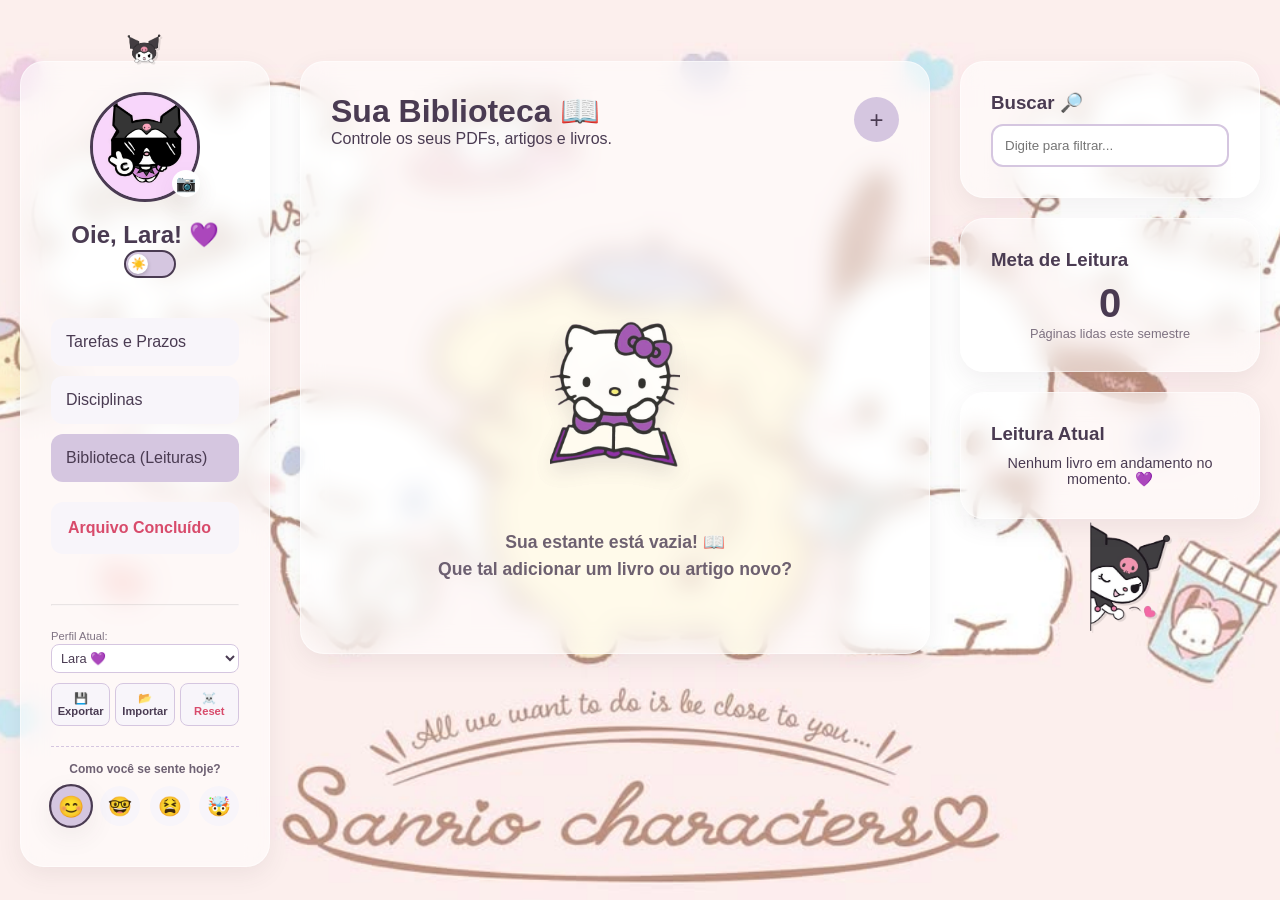
==== commit a37422cd: "fix: double export" ====
--- a/biblioteca.html
+++ b/biblioteca.html
@@ -25,7 +25,12 @@
                     </script>
                     <input type="file" id="input-avatar" accept="image/*" style="display: none;">
                 </div>
-                <h2>Oie, Lara! 💜  <button id="toggle-dark" class="btn-tema">🌙</button></h2>
+                <h2>Oie, Lara! 💜  
+                    <label class="switch-tema" title="Alternar Modo Escuro">
+                        <input type="checkbox" id="toggle-dark-checkbox">
+                        <span class="slider-tema"></span>
+                    </label>
+                </h2>
             </div>
             
             <nav class="menu-navegacao">
@@ -86,7 +91,7 @@
 
         <aside class="painel-widgets">
             <div class="widget caixa-com-adesivo">
-                <h3 style="margin-bottom: 10px;">Buscar ✨</h3>
+                <h3 style="margin-bottom: 10px;">Buscar 🔎</h3>
                 <div class="grupo-input" style="margin-bottom: 0;">
                     <input type="text" id="input-busca" placeholder="Digite para filtrar..." style="width: 100%;">
                 </div>
--- a/style.css
+++ b/style.css
@@ -1343,4 +1343,67 @@
     font-weight: bold;
     color: var(--roxo-kuromi-escuro);
     line-height: 1.5;
+}
+
+/* ==========================================
+   ESTILOS DO NOVO TOGGLE DE TEMA (SWITCH)
+========================================== */
+.switch-tema {
+    position: relative;
+    display: inline-block;
+    width: 52px;
+    height: 28px;
+    margin-left: 10px;
+    vertical-align: middle;
+}
+
+/* Esconde o checkbox real do navegador */
+.switch-tema input {
+    opacity: 0;
+    width: 0;
+    height: 0;
+}
+
+/* O fundo do interruptor */
+.slider-tema {
+    position: absolute;
+    cursor: url('imgs/kuromi-pointer.png') 0 0, pointer;
+    top: 0;
+    left: 0;
+    right: 0;
+    bottom: 0;
+    background-color: var(--roxo-kuromi-suave);
+    transition: 0.4s;
+    border-radius: 34px;
+    border: 2px solid var(--roxo-kuromi-escuro);
+}
+
+/* A "bolinha" que desliza */
+.slider-tema:before {
+    position: absolute;
+    content: "☀️";
+    font-size: 12px;
+    display: flex;
+    align-items: center;
+    justify-content: center;
+    height: 20px;
+    width: 20px;
+    left: 2px;
+    bottom: 2px;
+    background-color: var(--branco-puro);
+    transition: 0.4s cubic-bezier(0.25, 1, 0.5, 1);
+    border-radius: 50%;
+    box-shadow: 0 2px 4px rgba(0,0,0,0.2);
+}
+
+/* Quando o checkbox estiver marcado (Modo Escuro) */
+input:checked + .slider-tema {
+    background-color: var(--roxo-kuromi-escuro);
+}
+
+/* Move a bolinha para a direita e muda o ícone */
+input:checked + .slider-tema:before {
+    transform: translateX(24px);
+    content: "🌙";
+    background-color: var(--fundo-principal);
 }
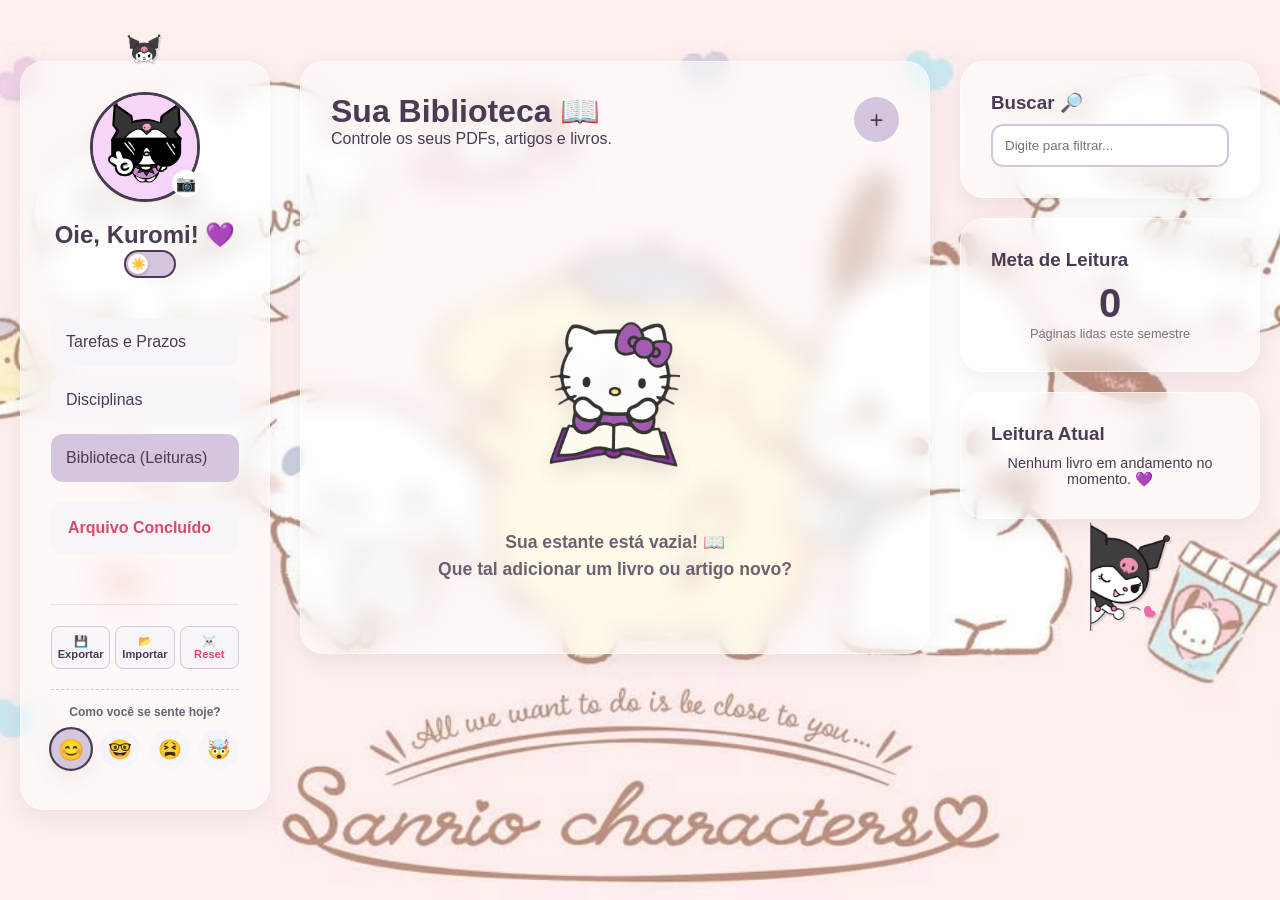
==== commit 83ba551d: "feature: username Make possible to choose username, delete old profile selector (useless)" ====
--- a/biblioteca.html
+++ b/biblioteca.html
@@ -25,7 +25,9 @@
                     </script>
                     <input type="file" id="input-avatar" accept="image/*" style="display: none;">
                 </div>
-                <h2>Oie, Lara! 💜  
+                <h2>
+                    <span id="nome-usuario" title="Clique para editar seu nome" style="cursor: url('imgs/kuromi-pointer.png') 0 0, pointer; transition: opacity 0.2s;">Oie, Kuromi! 💜</span>
+                    
                     <label class="switch-tema" title="Alternar Modo Escuro">
                         <input type="checkbox" id="toggle-dark-checkbox">
                         <span class="slider-tema"></span>
@@ -44,13 +46,6 @@
 
             <div class="configuracoes-sidebar">
                 <hr style="opacity: 0.2; margin: 20px 0;">
-                <div class="perfil-seletor">
-                    <label style="font-size: 0.7rem; opacity: 0.7;">Perfil Atual:</label>
-                    <select id="select-perfil-global">
-                        <option value="Lara">Lara 💜</option>
-                        <option value="Convidado">Convidado ✨</option>
-                    </select>
-                </div>
                 
                 <div class="botoes-backup">
                     <button id="btn-exportar" class="btn-config" title="Salvar arquivo de backup">💾 Exportar</button>
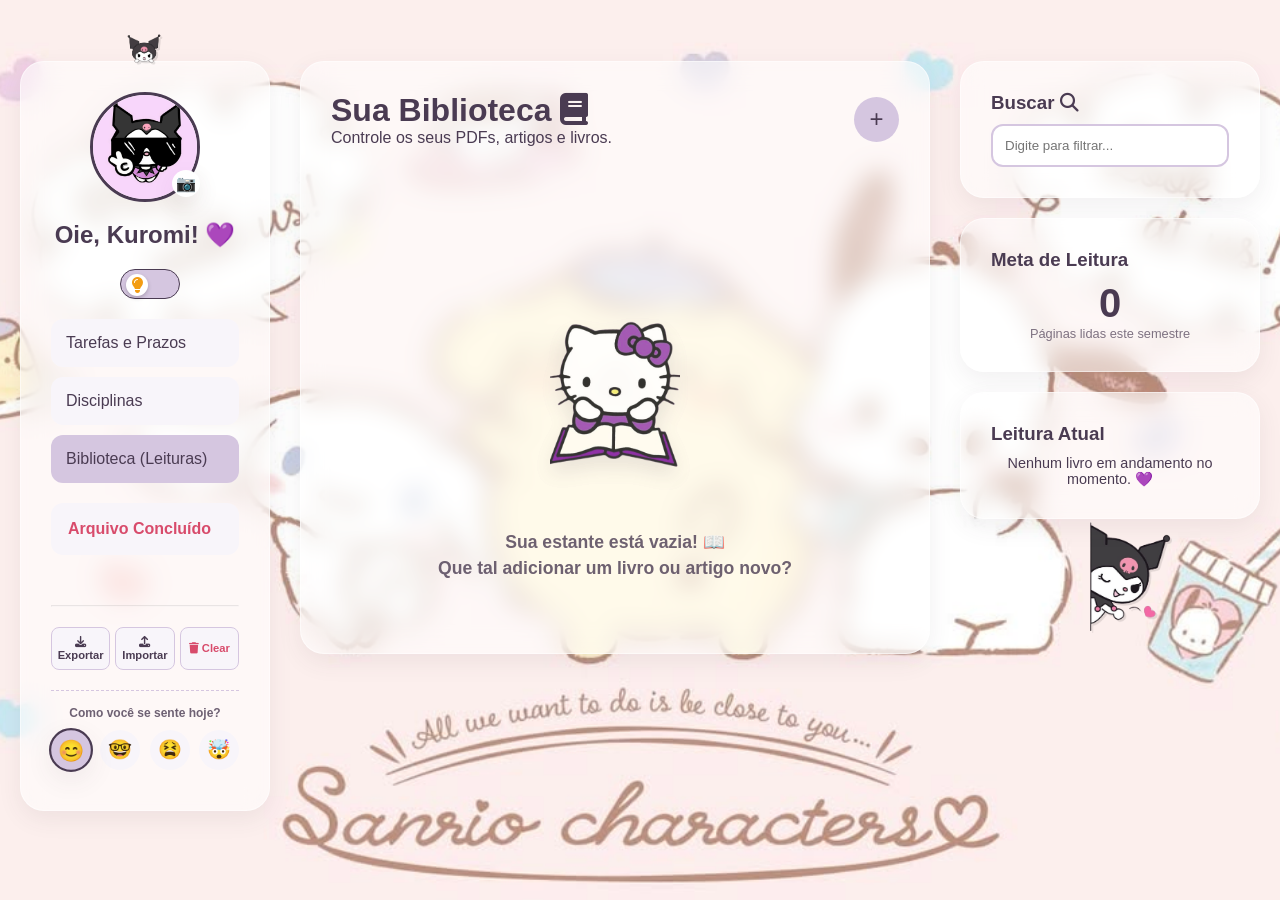
==== commit 6fdcdbda: "UI icons" ====
--- a/biblioteca.html
+++ b/biblioteca.html
@@ -5,6 +5,7 @@
     <meta name="viewport" content="width=device-width, initial-scale=1.0">
     <title>Biblioteca - Kuromi Edition</title>
     <link rel="stylesheet" href="style.css">
+    <link rel="stylesheet" href="https://cdnjs.cloudflare.com/ajax/libs/font-awesome/6.4.0/css/all.min.css">
 </head>
 <body>
     <script>
@@ -48,9 +49,11 @@
                 <hr style="opacity: 0.2; margin: 20px 0;">
                 
                 <div class="botoes-backup">
-                    <button id="btn-exportar" class="btn-config" title="Salvar arquivo de backup">💾 Exportar</button>
-                    <button id="btn-importar-trigger" class="btn-config" title="Carregar arquivo de backup">📂 Importar</button>
-                    <button id="btn-reset-master" class="btn-config" style="color: #d84b6b;" title="Apagar tudo do site">☠️ Reset</button>
+                    <button id="btn-exportar" class="btn-config" title="Salvar arquivo de backup"><i class="fa-solid fa-download"></i> Exportar</button>
+                    <button id="btn-importar-trigger" class="btn-config" title="Carregar arquivo de backup"><i class="fa-solid fa-upload"></i> Importar</button>
+                    <button id="btn-reset-master" class="btn-config" style="color: #d84b6b;" title="Apagar tudo do site">
+                        <i class="fa-solid fa-trash" style="color: #d84b6b;"></i> Clear
+                    </button>
                     <input type="file" id="input-importar" style="display: none;" accept=".json">
                 </div>
 
@@ -73,7 +76,7 @@
             <header class="cabecalho-principal">
                 <div class="titulo-com-botao">
                     <div>
-                        <h1>Sua Biblioteca 📖</h1>
+                        <h1>Sua Biblioteca <i class="fa-solid fa-book"></i></h1>
                         <p>Controle os seus PDFs, artigos e livros.</p>
                     </div>
                     <button id="btn-nova-leitura" class="botao-icon" title="Adicionar Leitura">+</button>
@@ -86,7 +89,7 @@
 
         <aside class="painel-widgets">
             <div class="widget caixa-com-adesivo">
-                <h3 style="margin-bottom: 10px;">Buscar 🔎</h3>
+                <h3 style="margin-bottom: 10px;">Buscar <i class="fa-solid fa-magnifying-glass"></i></h3>
                 <div class="grupo-input" style="margin-bottom: 0;">
                     <input type="text" id="input-busca" placeholder="Digite para filtrar..." style="width: 100%;">
                 </div>
--- a/style.css
+++ b/style.css
@@ -67,7 +67,7 @@
     gap: 30px;
     width: 100%;
     max-width: 1400px;
-    min-height: 90vh; /* Mude de 'height' para 'min-height' */
+    min-height: 90vh; 
     align-items: start; /* IMPORTANTE: Garante que as colunas não estiquem, permitindo o sticky funcionar */
 }
 
@@ -254,13 +254,12 @@
 /* Classe Mestra para Colagens/Adesivos em qualquer lugar do site */
 .adesivo {
     position: absolute;
-    pointer-events: none; /* Crucial: garante que o adesivo não bloqueie cliques do mouse nos botões abaixo dele */
+    pointer-events: none; /* IMPORTANTE: garante que o adesivo não bloqueie cliques do mouse nos botões abaixo dele */
     filter: drop-shadow(2px 2px 0px rgba(0,0,0,0.1));
     z-index: 10; /* Garante que fique por cima da caixa */
 }
 
-/* Regra de Ouro para as Caixas Base */
-/* Qualquer caixa que for receber um adesivo PRECISA ter essas duas propriedades: */
+/* TODA caixa que for receber um adesivo PRECISA ter essas duas propriedades: */
 .caixa-com-adesivo {
     position: relative;
     overflow: visible !important;
@@ -403,7 +402,7 @@
     100% { transform: rotate(0deg); }
 }
 
-/* Partícula de Purpurina */
+/* Partícula de Purpurina (PURPURINAAAAAAA YAYYYYYYYYY)*/
 .particula {
     position: fixed;
     pointer-events: none;
@@ -429,10 +428,10 @@
     transform: scale(1.05) rotate(-2deg);
     box-shadow: 0 20px 40px rgba(74, 59, 82, 0.2) !important;
     cursor: url('imgs/grabbing.png') 16 16, grabbing !important;
-    transition: none !important; /* ADICIONADO: Força o CSS a não interferir no JavaScript */
-}
-
-/* O "buraco" ou espaço vazio onde o card vai encaixar (efeito ímã) */
+    transition: none !important;
+}
+
+/* O "buraco" ou espaço vazio onde o card vai encaixar (efeito ímã??) */
 .sortable-ghost {
     opacity: 0.3;
     background-color: var(--roxo-kuromi-suave);
@@ -525,7 +524,6 @@
     background-color: var(--fundo-principal); /* Cria uma "caixa" visual para as avaliações */
     border-radius: 12px;
     padding: 15px;
-    /* Aumentamos a altura máxima para caberem muito mais notas sem scroll */
     max-height: 280px; 
 }
 
@@ -560,7 +558,7 @@
     transform: scale(1.1);
 }
 
-/* Os marcadores visuais tateis para as faltas */
+/* marcadores visuais tateis para as faltas */
 .trilha-faltas {
     display: flex;
     flex-wrap: wrap;
@@ -570,7 +568,7 @@
 .falta-vazia, .falta-marcada {
     width: 20px;
     height: 20px;
-    border-radius: 6px; /* Um quadrado levemente arredondado */
+    border-radius: 6px; /* quadrado levemente arredondado (next apple UI designer??????)*/
 }
 
 .falta-vazia {
@@ -580,8 +578,8 @@
 
 .falta-marcada {
     background-color: var(--roxo-kuromi-escuro);
-    /* Opcional: Se você tiver um ícone pequeno da Kuromi (ex: 16x16), pode colocá-lo aqui 
-       background-image: url('imgs/mini-caveira.png');
+    /* FUTURO: ícone pequeno da Kuromi 16x16
+       background-image: url('imgs/mini-algo.png');
        background-size: cover; */
 }
 
@@ -791,7 +789,7 @@
 
 /* Estilo e animação da imagem da Kuromi no cabeçalho do Dia */
 .imagem-header-dia {
-    width: 120px; /* Ajuste o tamanho conforme a sua imagem */
+    width: 120px; /* ajusta tamanho conforme imagem */
     margin: 20px auto 0;
     display: block;
     animation: flutuar 3s ease-in-out infinite;
@@ -819,7 +817,6 @@
     font-size: 0.9rem;
     border: 1px solid var(--roxo-kuromi-suave);
     cursor: url('imgs/grab.png') 16 16, grab;
-    /* REMOVIDO o 'transition: transform' para não brigar com a física do arrasto */
 }
 
 .item-lembrete:active {
@@ -1020,7 +1017,7 @@
     width: 150px;
     height: 150px;
     border-radius: 50%;
-    /* O segredo: o gradiente usa uma variável CSS --p para a porcentagem */
+    /*  gradiente usa --p para a porcentagem */
     background: conic-gradient(
         var(--roxo-kuromi-escuro) calc(var(--p) * 1%), 
         var(--roxo-kuromi-suave) 0
@@ -1028,10 +1025,10 @@
     display: flex;
     justify-content: center;
     align-items: center;
-    transition: --p 0.5s ease; /* Animação suave da transição */
-}
-
-/* Criando o "buraco" no meio para virar uma rosca */
+    transition: --p 0.5s ease;
+}
+
+/* "buraco" no meio para virar uma rosca (ih la ele)*/
 .miolo-grafico {
     width: 110px;
     height: 110px;
@@ -1056,9 +1053,9 @@
     initial-value: 0;
 }
 
-/* Ajuste as configurações para ficarem junto do menu */
+/* configurações ficam junto do menu */
 .configuracoes-sidebar {
-    margin-top: 20px; /* Substitua o 'margin-top: auto;' por 20px */
+    margin-top: 20px;
     padding-bottom: 10px;
 }
 
@@ -1092,12 +1089,12 @@
 }
 
 body.dark-mode {
-    /* As variáveis de cor que você gostou */
-    --fundo-principal: #1A161D; /* O roxo quase preto que define o fundo */
+    /* PALETA DE COR */
+    --fundo-principal: #1A161D; /* roxo quase preto (fundo) */
     --roxo-kuromi-suave: #3A2E42; 
     --roxo-kuromi-escuro: #E0D5E8; 
     --rosa-melody: #4D3338; 
-    --branco-puro: #2D2433; /* O tom escuro usado nos modais */
+    --branco-puro: #2D2433; /* tom escuro usado nos modais */
     --sombra-suave: 0 8px 24px rgba(0, 0, 0, 0.4);
 
     background-image: url('imgs/night1.jpg');
@@ -1112,7 +1109,7 @@
     box-shadow: var(--sombra-suave);
 }
 
-/* 3. Ajuste de contraste para os inputs dentro do modal escuro */
+/* Ajuste de contraste para os inputs dentro do modal escuro */
 body.dark-mode .grupo-input input,
 body.dark-mode .grupo-input select {
     background-color: rgba(255, 255, 255, 0.05); /* Leve fundo transparente */
@@ -1120,7 +1117,7 @@
     border-color: var(--roxo-kuromi-suave);
 }
 
-/* 4. Ajuste dos botões de ação do modal (Save/Cancel) */
+/* Ajuste dos botões de ação do modal (Save/Cancel) */
 body.dark-mode .botoes-modal .botao-primario {
     color: var(--roxo-kuromi-escuro);
 }
@@ -1176,7 +1173,7 @@
     position: sticky;
     top: 20px; /* Quando faltar 20px pro topo da tela, ela gruda */
     max-height: calc(100vh - 40px); /* Garante que a barra não vaze da tela */
-    overflow-y: auto; /* Se a tela for muito pequena, cria uma barra de rolagem fofa só pra ela */
+    overflow-y: auto; /* Se a tela for muito pequena, cria uma barra de rolagem (fofa hehe) só pra ela */
 }
 
 /* Oculte a barra de rolagem da sidebar para manter a estética clean */
@@ -1334,7 +1331,7 @@
 .estado-vazio img {
     width: 130px;
     margin-bottom: 20px;
-    animation: flutuar 3s ease-in-out infinite; /* Usa a mesma animação fofa que já criamos! */
+    animation: flutuar 3s ease-in-out infinite; /* Usa a mesma animação fofa (ihul DRY) */
     filter: drop-shadow(0 10px 10px rgba(74, 59, 82, 0.15));
 }
 
@@ -1351,13 +1348,13 @@
 .switch-tema {
     position: relative;
     display: inline-block;
-    width: 52px;
-    height: 28px;
+    width: 60px;
+    height: 30px;
     margin-left: 10px;
     vertical-align: middle;
 }
 
-/* Esconde o checkbox real do navegador */
+/* esconder checkbox do navegador */
 .switch-tema input {
     opacity: 0;
     width: 0;
@@ -1368,42 +1365,55 @@
 .slider-tema {
     position: absolute;
     cursor: url('imgs/kuromi-pointer.png') 0 0, pointer;
-    top: 0;
+    top: 20px;
     left: 0;
     right: 0;
-    bottom: 0;
+    bottom: -20px;
     background-color: var(--roxo-kuromi-suave);
     transition: 0.4s;
-    border-radius: 34px;
-    border: 2px solid var(--roxo-kuromi-escuro);
-}
-
-/* A "bolinha" que desliza */
+    border-radius: 40px;
+    border: 1.5px solid var(--roxo-kuromi-escuro);
+}
+
+/* toggle ball */
 .slider-tema:before {
     position: absolute;
-    content: "☀️";
-    font-size: 12px;
+
+    /*API de ícones*/
+    content: "\f0eb";
+    font-family: "Font Awesome 6 Free"; 
+    font-weight: 900; 
+
+    /*estilização*/
+    font-size: 16px;
+    color: #f39c12;
+
+    /*posicionamento*/
     display: flex;
     align-items: center;
     justify-content: center;
-    height: 20px;
-    width: 20px;
-    left: 2px;
-    bottom: 2px;
+    height: 22px;
+    width: 22px;
+    left: 5px;
+    bottom: 2.5px;
     background-color: var(--branco-puro);
     transition: 0.4s cubic-bezier(0.25, 1, 0.5, 1);
     border-radius: 50%;
     box-shadow: 0 2px 4px rgba(0,0,0,0.2);
 }
 
-/* Quando o checkbox estiver marcado (Modo Escuro) */
+/* modo escuro ligado (check box marcado) */
 input:checked + .slider-tema {
     background-color: var(--roxo-kuromi-escuro);
 }
 
-/* Move a bolinha para a direita e muda o ícone */
+/* translada bolinha à direita e muda o ícone */
 input:checked + .slider-tema:before {
     transform: translateX(24px);
-    content: "🌙";
+    
+    /*API de ícones*/
+    content: "\f0eb"; 
+    color: var(--roxo-kuromi-escuro); 
+
     background-color: var(--fundo-principal);
 }
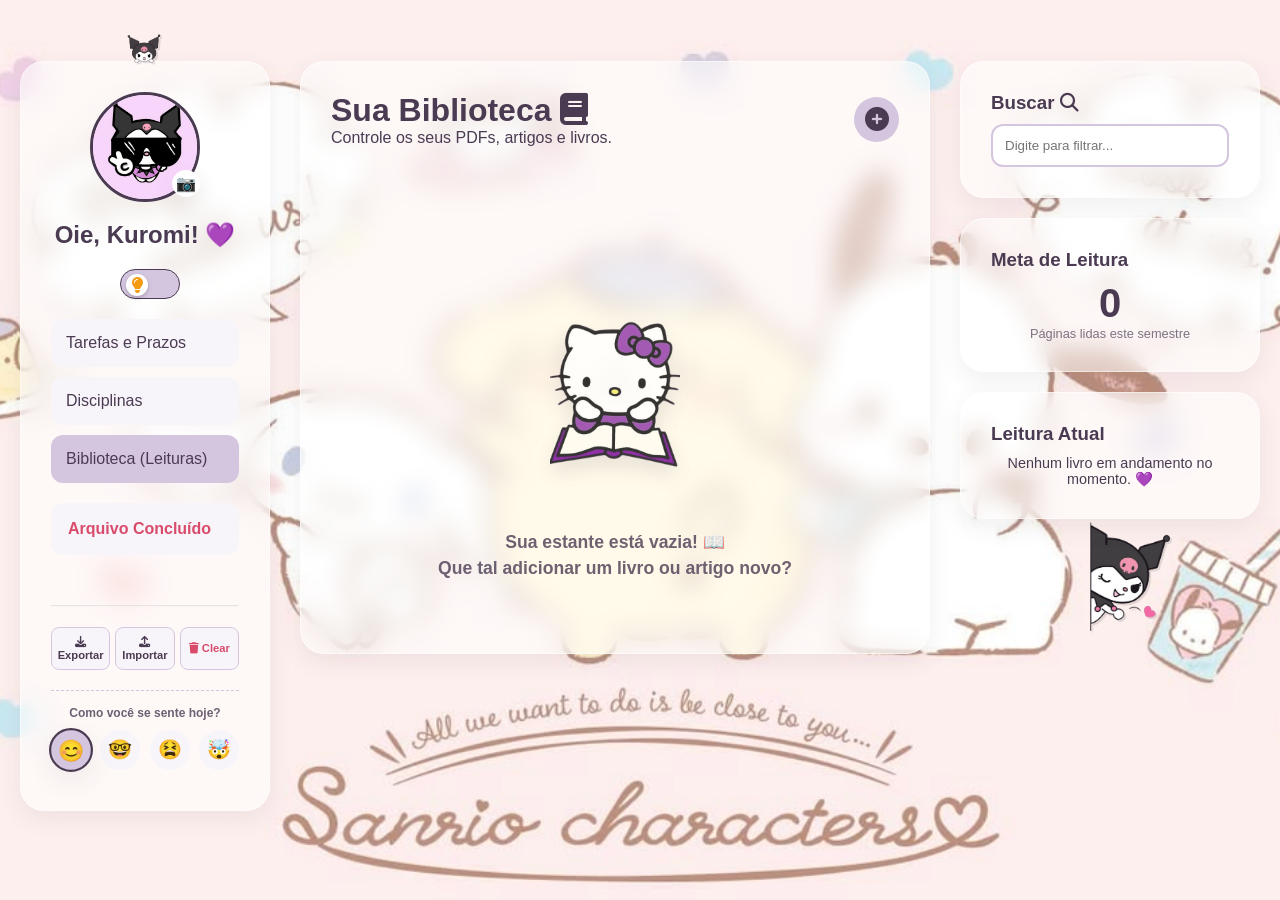
==== commit 04bbde63: "feat: new icons" ====
--- a/biblioteca.html
+++ b/biblioteca.html
@@ -79,7 +79,7 @@
                         <h1>Sua Biblioteca <i class="fa-solid fa-book"></i></h1>
                         <p>Controle os seus PDFs, artigos e livros.</p>
                     </div>
-                    <button id="btn-nova-leitura" class="botao-icon" title="Adicionar Leitura">+</button>
+                    <button id="btn-nova-leitura" class="botao-icon" title="Adicionar Leitura"><i class="fa-solid fa-circle-plus"></i></button>
                 </div>
             </header>
 
